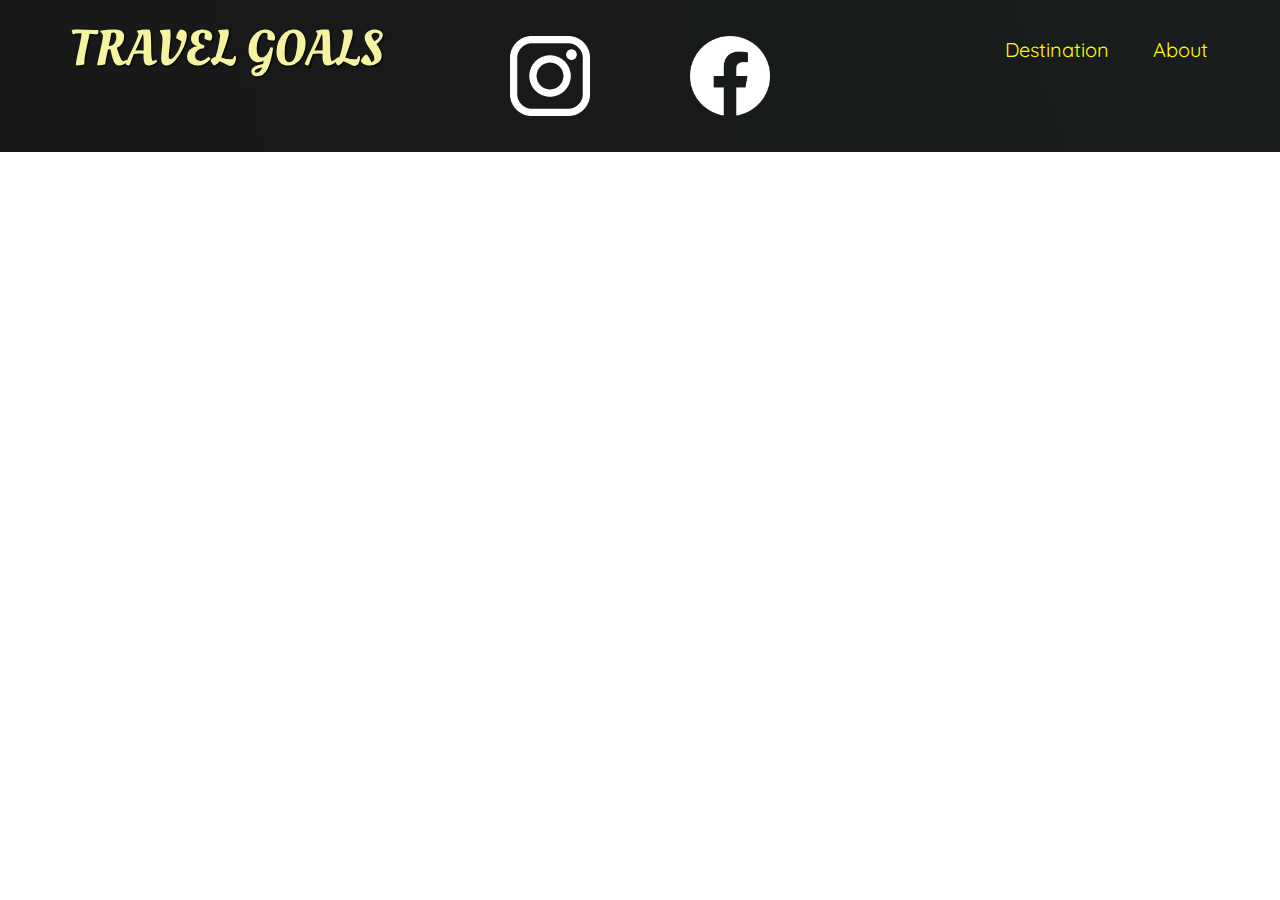
==== places.html @ 88196f1d "add places.html strucure and places.css" ====
<!DOCTYPE html>
<html lang="en">
  <head>
    <meta charset="UTF-8" />
    <link
      href="https://fonts.googleapis.com/css2?family=Raleway:wght@700&family=Oleo+Script:wght@700&family=Quicksand:wght@300;500;700&display=swap"
      rel="stylesheet"
    />
    <link rel="stylesheet" href="/shared.css" />
    <link rel="stylesheet" href="/places.css" />
    <title>Travel Goals</title>
  </head>
  <body>
    <header>
      <div id="page-logo">
        <a href="/index.html">Travel Goals</a>
      </div>
      <nav>
        <ul>
          <li><a href="/places.html">Destination</a></li>
          <li><a href="">About</a></li>
        </ul>
      </nav>
    </header>
    <main>

    </main>
    <footer>
      <ul>
        <li>
          <a href="https://www.instagram.com"
            ><img src="/images/icons/insta.png" alt="Instagram logo"
          /></a>
        </li>
        <li>
          <a href="https://www.facebook.com"
            ><img src="/images/icons/facebook.png" alt="Facebook logo"
          /></a>
        </li>
      </ul>
    </footer>
  </body>
</html>
---- shared.css ----
body {
  font-family: 'Quicksand', sans-serif;
  margin: 0;
}

ul {
  list-style: none;
  margin: 0;
  padding: 0;
}

header {
  display: flex;
  justify-content: space-between;
  align-items: center;
  padding: 15px 60px;
  position: absolute;
  width: 100%;
  box-sizing: border-box;
}

#page-logo a {
  padding: 10px;
  font-family: "Oleo Script", sans-serif;
  color: rgb(245, 243, 160);
  font-size: 50px;
  text-decoration: none;
  text-transform: uppercase;
  text-shadow: 1px 1px 2px rgb(0, 0, 0);
}

header ul {
  display: flex;
}

header li {
  margin-left: 20px;
}

header a {
  color: rgb(255, 251, 0);
  text-decoration: none;
  font-size: 20px;
  padding: 12px;
  text-shadow: 1px 1px 2px rgba(0, 0, 0, 0.2);
  top: 0;
  left: 0;
  border-radius: 6px;
}

header a:hover {
  color: rgb(77, 77, 77);
  background-color: rgb(255, 251, 0);
}

footer {
  background: linear-gradient(70deg, rgb(24, 24, 24), rgb(25, 29, 29));
  padding: 36px 0;
}

footer ul {
  display: flex;
  justify-content: center;
}

footer li {
  width: 80px;
  height: 80px;
  margin: 0 50px;
}

footer img {
  width: 100%;
  height: 100%;
}
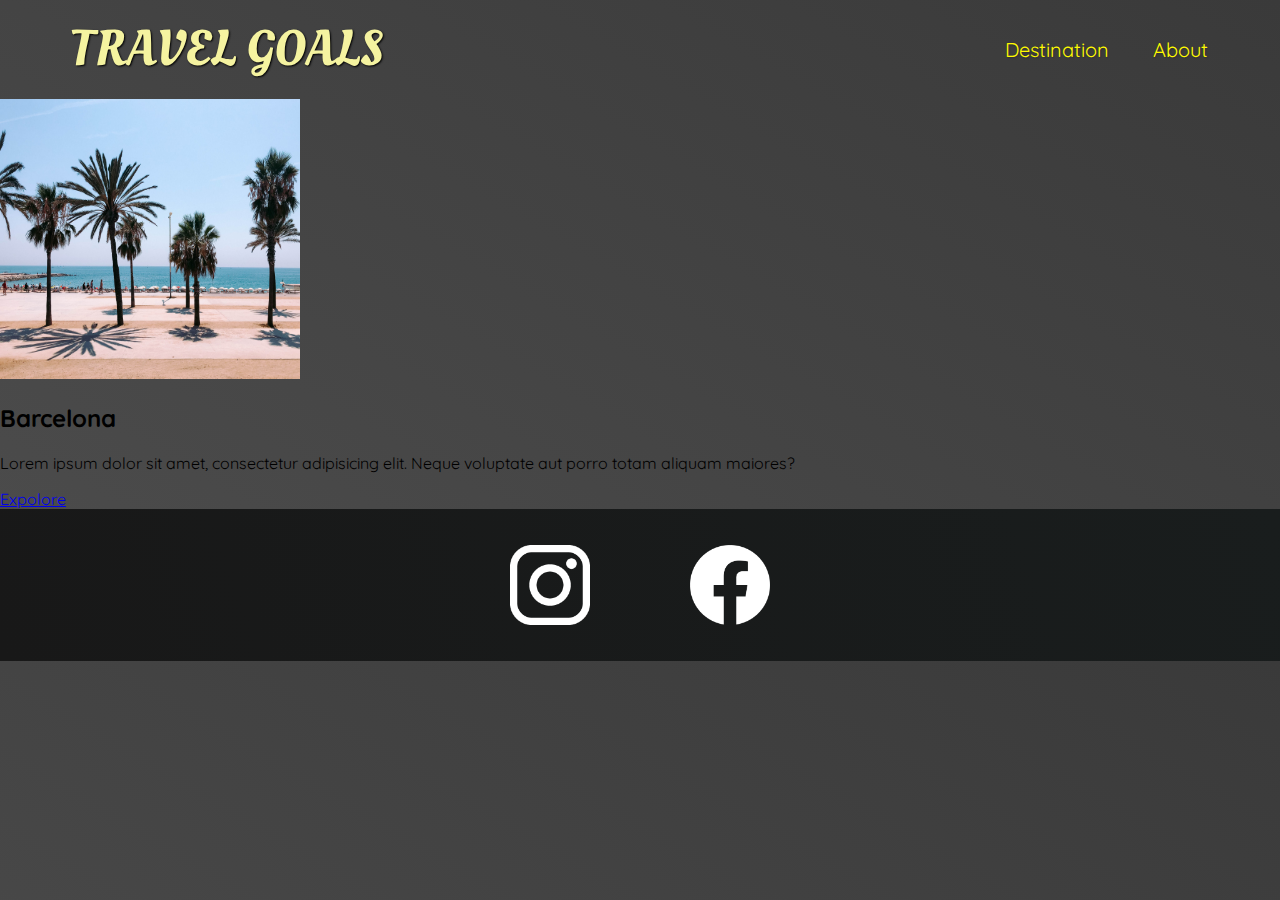
==== commit 7fc0ca81: "add style to places.html" ====
--- a/places.html
+++ b/places.html
@@ -23,7 +23,21 @@
       </nav>
     </header>
     <main>
-
+      <ul>
+        <li>
+          <img src="/images/places/barcelona.jpg" alt="City of Barcelona" />
+          <div class="item-content">
+            <h2>Barcelona</h2>
+            <p>
+              Lorem ipsum dolor sit amet, consectetur adipisicing elit. Neque
+              voluptate aut porro totam aliquam maiores?
+            </p>
+          </div>
+          <div class="actions">
+            <a href="https://en.wikipedia.org/wiki/barcelona">Expolore</a>
+          </div>
+        </li>
+      </ul>
     </main>
     <footer>
       <ul>
--- a/shared.css
+++ b/shared.css
@@ -16,6 +16,8 @@
   padding: 15px 60px;
   position: absolute;
   width: 100%;
+  top: 0;
+  left: 0;
   box-sizing: border-box;
 }
 
--- a/places.css
+++ b/places.css
@@ -0,0 +1,13 @@
+body {
+  background: linear-gradient(30deg, rgb(77, 77, 77), rgb(58, 58, 58));
+}
+
+header {
+  position: static;
+}
+
+main li img {
+  width: 300px;
+  height: 280px;
+}
+
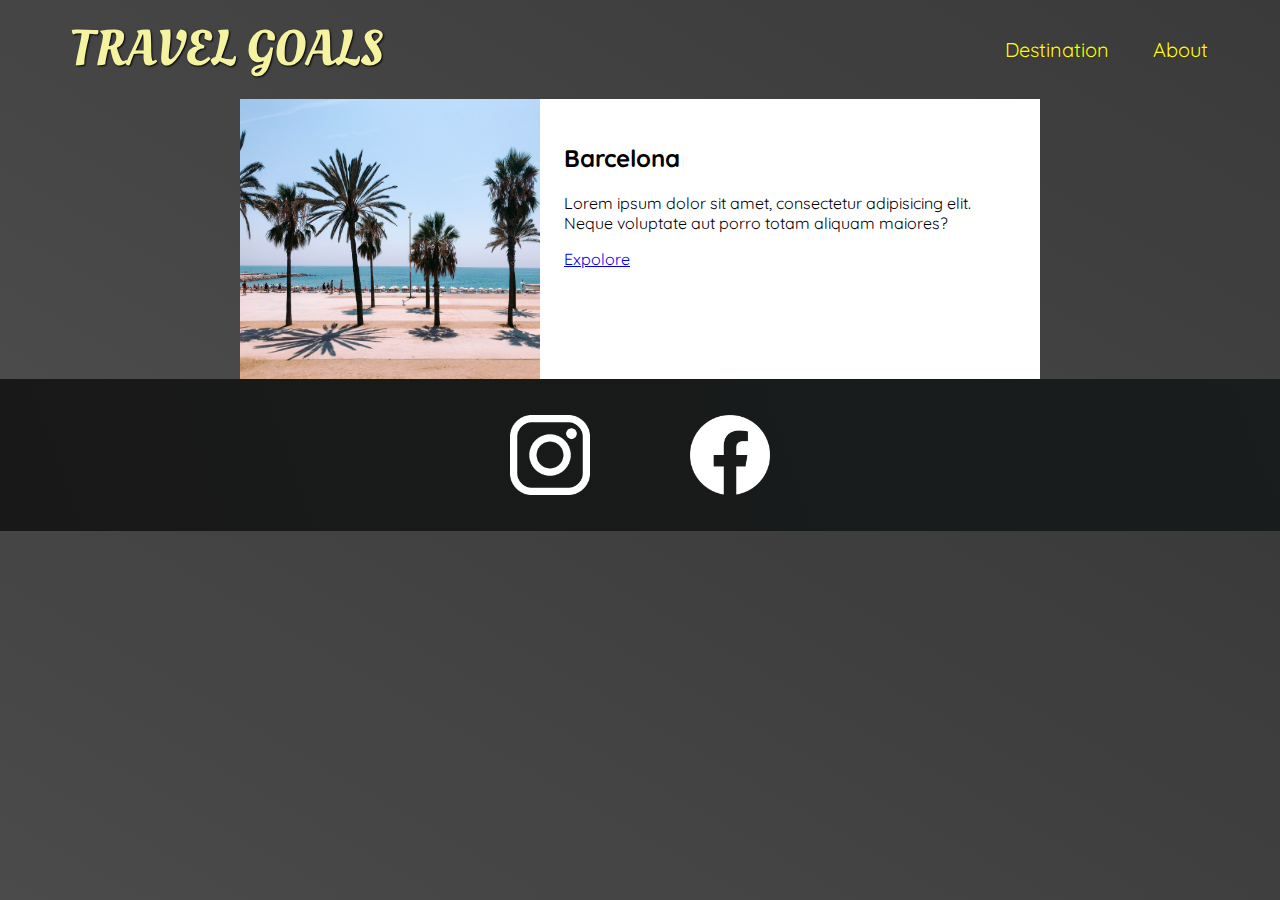
==== commit 81c4afae: "add style to item-content in places.html" ====
--- a/places.html
+++ b/places.html
@@ -32,9 +32,9 @@
               Lorem ipsum dolor sit amet, consectetur adipisicing elit. Neque
               voluptate aut porro totam aliquam maiores?
             </p>
-          </div>
-          <div class="actions">
-            <a href="https://en.wikipedia.org/wiki/barcelona">Expolore</a>
+            <div class="actions">
+              <a href="https://en.wikipedia.org/wiki/barcelona">Expolore</a>
+            </div>
           </div>
         </li>
       </ul>
--- a/places.css
+++ b/places.css
@@ -6,8 +6,22 @@
   position: static;
 }
 
+main ul {
+  width: 800px;
+  margin: 0 auto;
+}
+
+main li {
+  display: flex;
+  background-color: white;
+}
+
 main li img {
   width: 300px;
   height: 280px;
 }
 
+.item-content {
+  padding: 24px;
+}
+
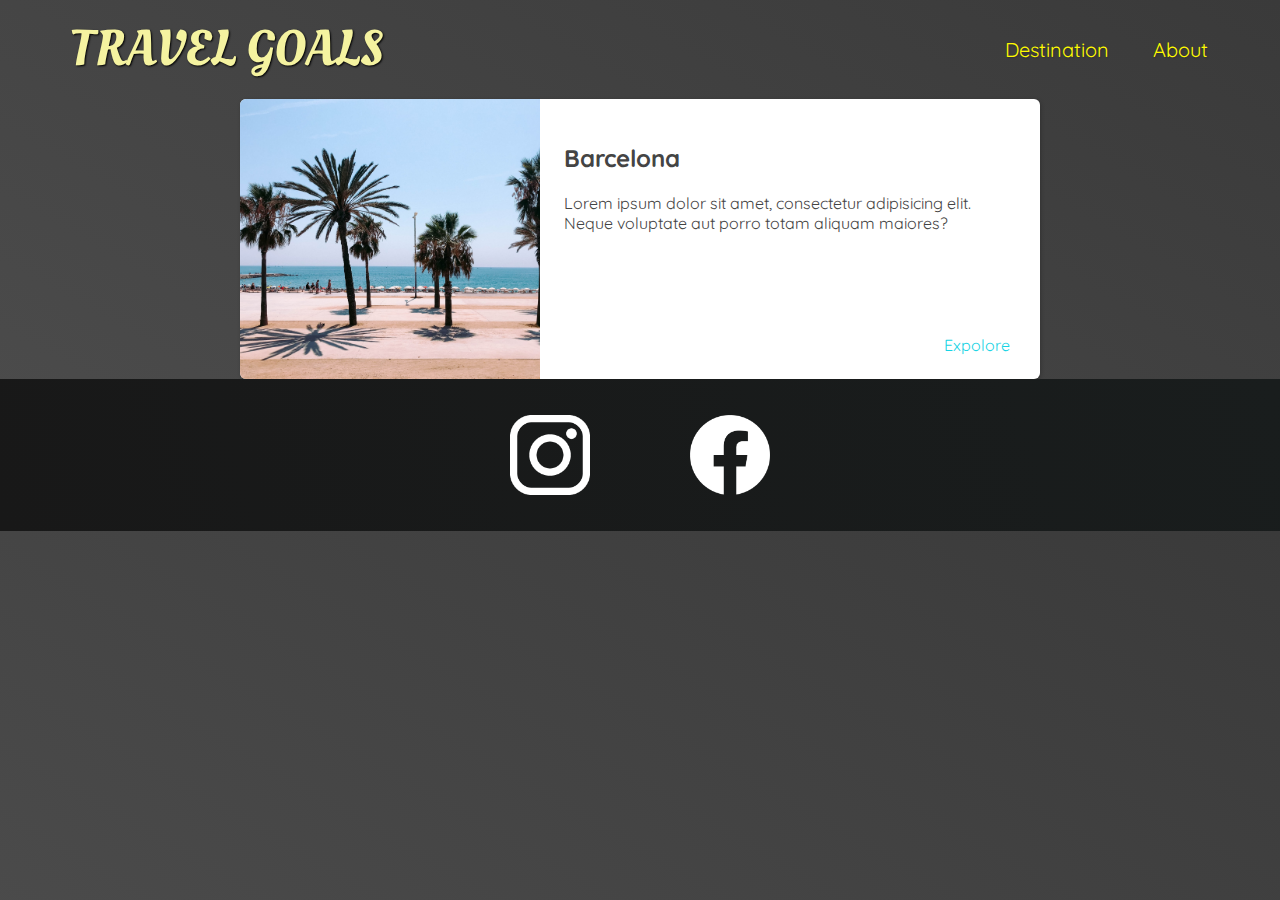
==== commit 7796f03a: "add styles to text in actions" ====
--- a/places.html
+++ b/places.html
@@ -27,11 +27,13 @@
         <li>
           <img src="/images/places/barcelona.jpg" alt="City of Barcelona" />
           <div class="item-content">
-            <h2>Barcelona</h2>
-            <p>
-              Lorem ipsum dolor sit amet, consectetur adipisicing elit. Neque
-              voluptate aut porro totam aliquam maiores?
-            </p>
+            <div>
+              <h2>Barcelona</h2>
+              <p>
+                Lorem ipsum dolor sit amet, consectetur adipisicing elit. Neque
+                voluptate aut porro totam aliquam maiores?
+              </p>
+            </div>
             <div class="actions">
               <a href="https://en.wikipedia.org/wiki/barcelona">Expolore</a>
             </div>
--- a/places.css
+++ b/places.css
@@ -1,5 +1,6 @@
 body {
   background: linear-gradient(30deg, rgb(77, 77, 77), rgb(58, 58, 58));
+  color: rgb(68, 68, 68);
 }
 
 header {
@@ -14,14 +15,35 @@
 main li {
   display: flex;
   background-color: white;
+  box-shadow: 1px 1px 4px rgba(0, 0, 0, 0.2);
+  border-radius: 6px;
+  overflow: hidden;
 }
 
 main li img {
   width: 300px;
   height: 280px;
+  object-fit: cover;
 }
 
 .item-content {
   padding: 24px;
+  display: flex;
+  flex-direction: column;
+  justify-content: space-between;
 }
 
+.actions {
+  text-align: right;
+}
+
+.actions a {
+  text-decoration: none;
+  padding: 6px;
+  color: rgb(22, 211, 228);
+  border-radius: 5px;
+}
+
+.actions a:hover {
+  background-color: rgb(235, 253, 255);
+}
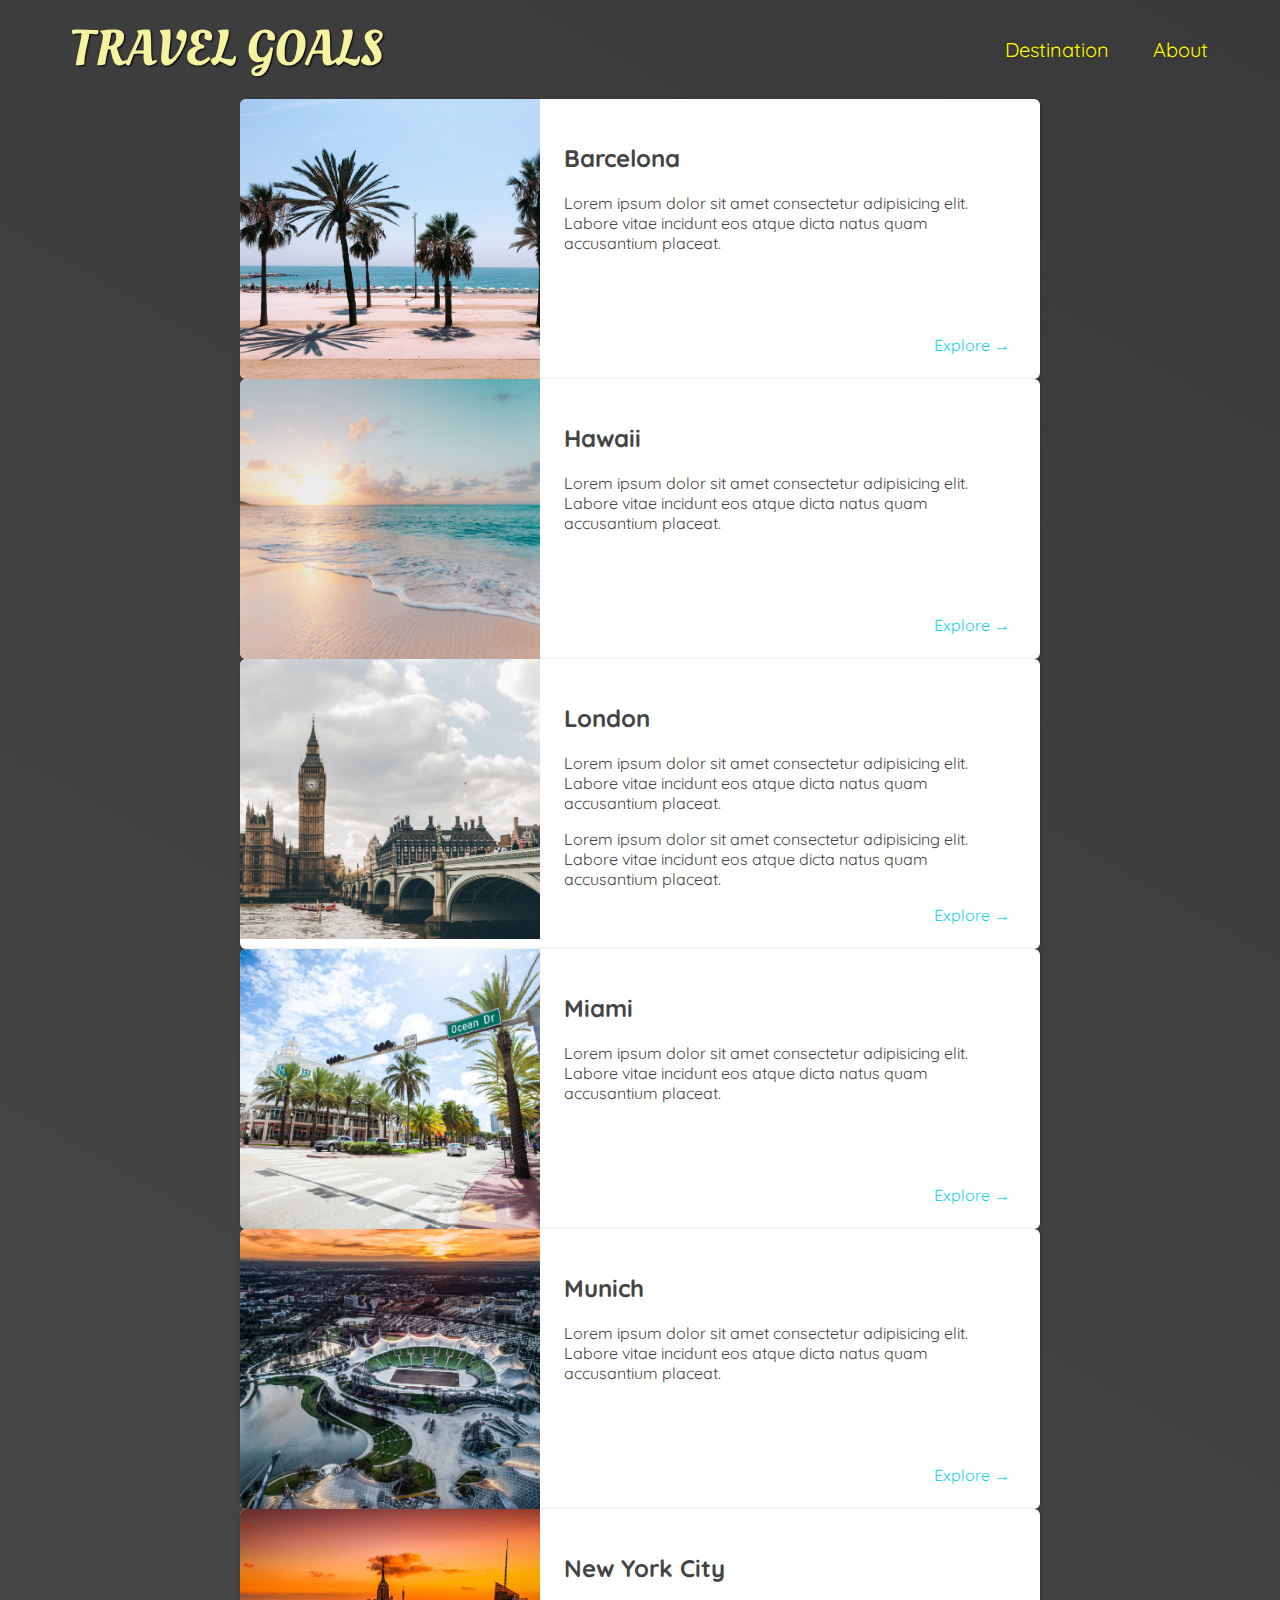
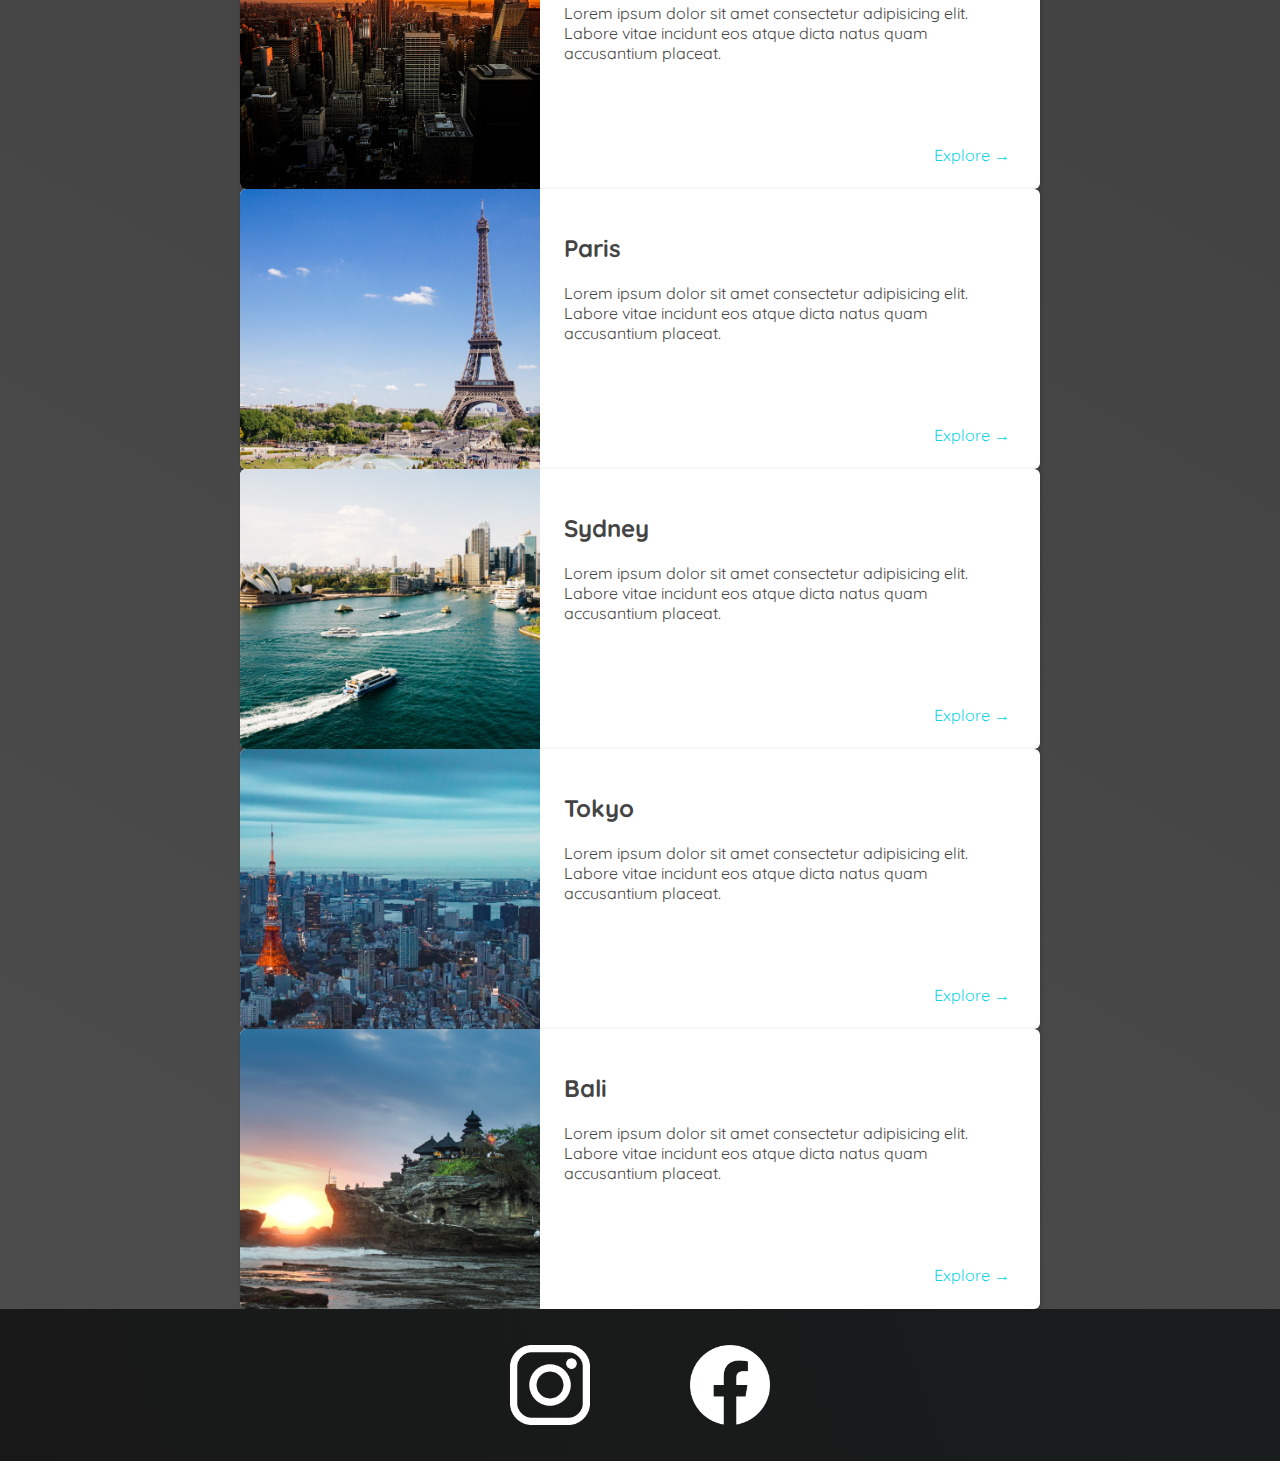
==== commit 2e09171f: "add places list" ====
--- a/places.html
+++ b/places.html
@@ -25,17 +25,158 @@
     <main>
       <ul>
         <li>
-          <img src="/images/places/barcelona.jpg" alt="City of Barcelona" />
+          <img src="images/places/barcelona.jpg" alt="City of Barcelona" />
           <div class="item-content">
             <div>
               <h2>Barcelona</h2>
               <p>
-                Lorem ipsum dolor sit amet, consectetur adipisicing elit. Neque
-                voluptate aut porro totam aliquam maiores?
-              </p>
-            </div>
-            <div class="actions">
-              <a href="https://en.wikipedia.org/wiki/barcelona">Expolore</a>
+                Lorem ipsum dolor sit amet consectetur adipisicing elit. Labore
+                vitae incidunt eos atque dicta natus quam accusantium placeat.
+              </p>
+            </div>
+            <div class="actions">
+              <a href="https://en.wikipedia.org/wiki/Barcelona">Explore &#x2192</a>
+            </div>
+          </div>
+        </li>
+        <li>
+          <img src="images/places/hawaii.jpg" alt="Hawaii beach" />
+          <div class="item-content">
+            <div>
+              <h2>Hawaii</h2>
+              <p>
+                Lorem ipsum dolor sit amet consectetur adipisicing elit. Labore
+                vitae incidunt eos atque dicta natus quam accusantium placeat.
+              </p>
+            </div>
+            <div class="actions">
+              <a href="hhttps://en.wikipedia.org/wiki/Hawaii">Explore &#x2192</a>
+            </div>
+          </div>
+        </li>
+        <li>
+          <img src="images/places/london.jpg" alt="London city" />
+          <div class="item-content">
+            <div>
+              <h2>London</h2>
+              <p>
+                Lorem ipsum dolor sit amet consectetur adipisicing elit. Labore
+                vitae incidunt eos atque dicta natus quam accusantium placeat.
+              </p>
+              <p>
+                Lorem ipsum dolor sit amet consectetur adipisicing elit. Labore
+                vitae incidunt eos atque dicta natus quam accusantium placeat.
+              </p>
+            </div>
+            <div class="actions">
+              <a href="https://en.wikipedia.org/wiki/London">Explore &#x2192</a>
+            </div>
+          </div>
+        </li>
+        <li>
+          <img src="images/places/miami.jpg" alt="Miami streets" />
+          <div class="item-content">
+            <div>
+              <h2>Miami</h2>
+              <p>
+                Lorem ipsum dolor sit amet consectetur adipisicing elit. Labore
+                vitae incidunt eos atque dicta natus quam accusantium placeat.
+              </p>
+            </div>
+            <div class="actions">
+              <a href="https://en.wikipedia.org/wiki/Miami">Explore &#x2192</a>
+            </div>
+          </div>
+        </li>
+        <li>
+          <img src="images/places/munich.jpg" alt="Munich football stadium" />
+          <div class="item-content">
+            <div>
+              <h2>Munich</h2>
+              <p>
+                Lorem ipsum dolor sit amet consectetur adipisicing elit. Labore
+                vitae incidunt eos atque dicta natus quam accusantium placeat.
+              </p>
+            </div>
+            <div class="actions">
+              <a href="https://en.wikipedia.org/wiki/Munich">Explore &#x2192</a>
+            </div>
+          </div>
+        </li>
+        <li>
+          <img src="images/places/new-york-city.jpg" alt="New York City skyline" />
+          <div class="item-content">
+            <div>
+              <h2>New York City</h2>
+              <p>
+                Lorem ipsum dolor sit amet consectetur adipisicing elit. Labore
+                vitae incidunt eos atque dicta natus quam accusantium placeat.
+              </p>
+            </div>
+            <div class="actions">
+              <a href="https://en.wikipedia.org/wiki/New_York_City"
+                >Explore &#x2192</a
+              >
+            </div>
+          </div>
+        </li>
+        <li>
+          <img src="images/places/paris.jpg" alt="Paris city" />
+          <div class="item-content">
+            <div>
+              <h2>Paris</h2>
+              <p>
+                Lorem ipsum dolor sit amet consectetur adipisicing elit. Labore
+                vitae incidunt eos atque dicta natus quam accusantium placeat.
+              </p>
+            </div>
+            <div class="actions">
+              <a href="https://en.wikipedia.org/wiki/Paris">Explore &#x2192</a>
+            </div>
+          </div>
+        </li>
+        <li>
+          <img src="images/places/sydney.jpg" alt="Sydney beach" />
+          <div class="item-content">
+            <div>
+              <h2>Sydney</h2>
+              <p>
+                Lorem ipsum dolor sit amet consectetur adipisicing elit. Labore
+                vitae incidunt eos atque dicta natus quam accusantium placeat.
+              </p>
+            </div>
+            <div class="actions">
+              <a href="https://en.wikipedia.org/wiki/Sydney">Explore &#x2192</a>
+            </div>
+          </div>
+        </li>
+        <li>
+          <img src="images/places/tokyo.jpg" alt="Tokyo skyline" />
+          <div class="item-content">
+            <div>
+              <h2>Tokyo</h2>
+              <p>
+                Lorem ipsum dolor sit amet consectetur adipisicing elit. Labore
+                vitae incidunt eos atque dicta natus quam accusantium placeat.
+              </p>
+            </div>
+            <div class="actions">
+              <a href="https://en.wikipedia.org/wiki/Tokyo">Explore &#x2192</a>
+            </div>
+          </div>
+        </li>
+        <li>
+          <img src="images/places/bali.jpg" alt="Bali beach" />
+          <div class="item-content">
+            <div>
+              <h2>Bali</h2>
+              <p>
+                Lorem ipsum dolor sit amet consectetur adipisicing elit. Labore
+                vitae incidunt eos atque dicta natus quam accusantium placeat.
+              </p>
+            </div>
+            <div class="actions">
+              <a href="https://en.wikipedia.org/wiki/Bali">Explore &#x2192</a>
             </div>
           </div>
         </li>
